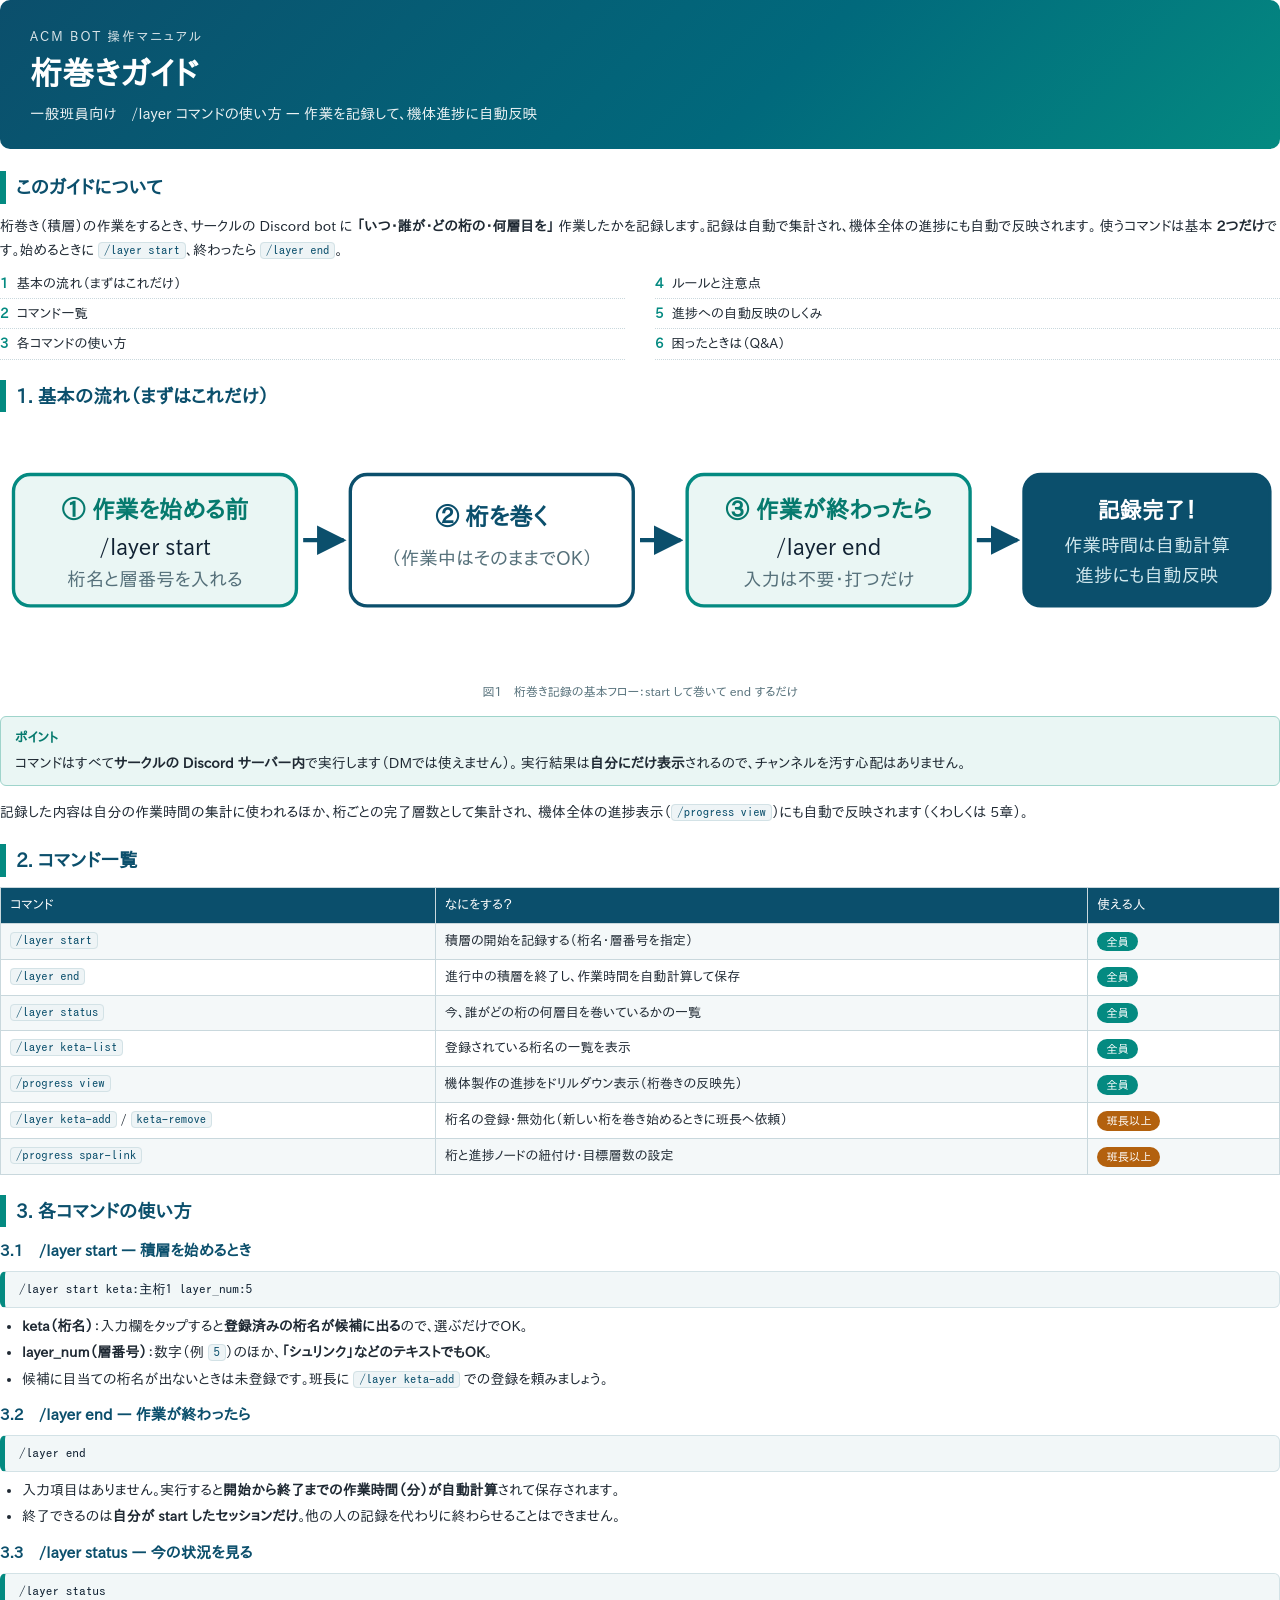
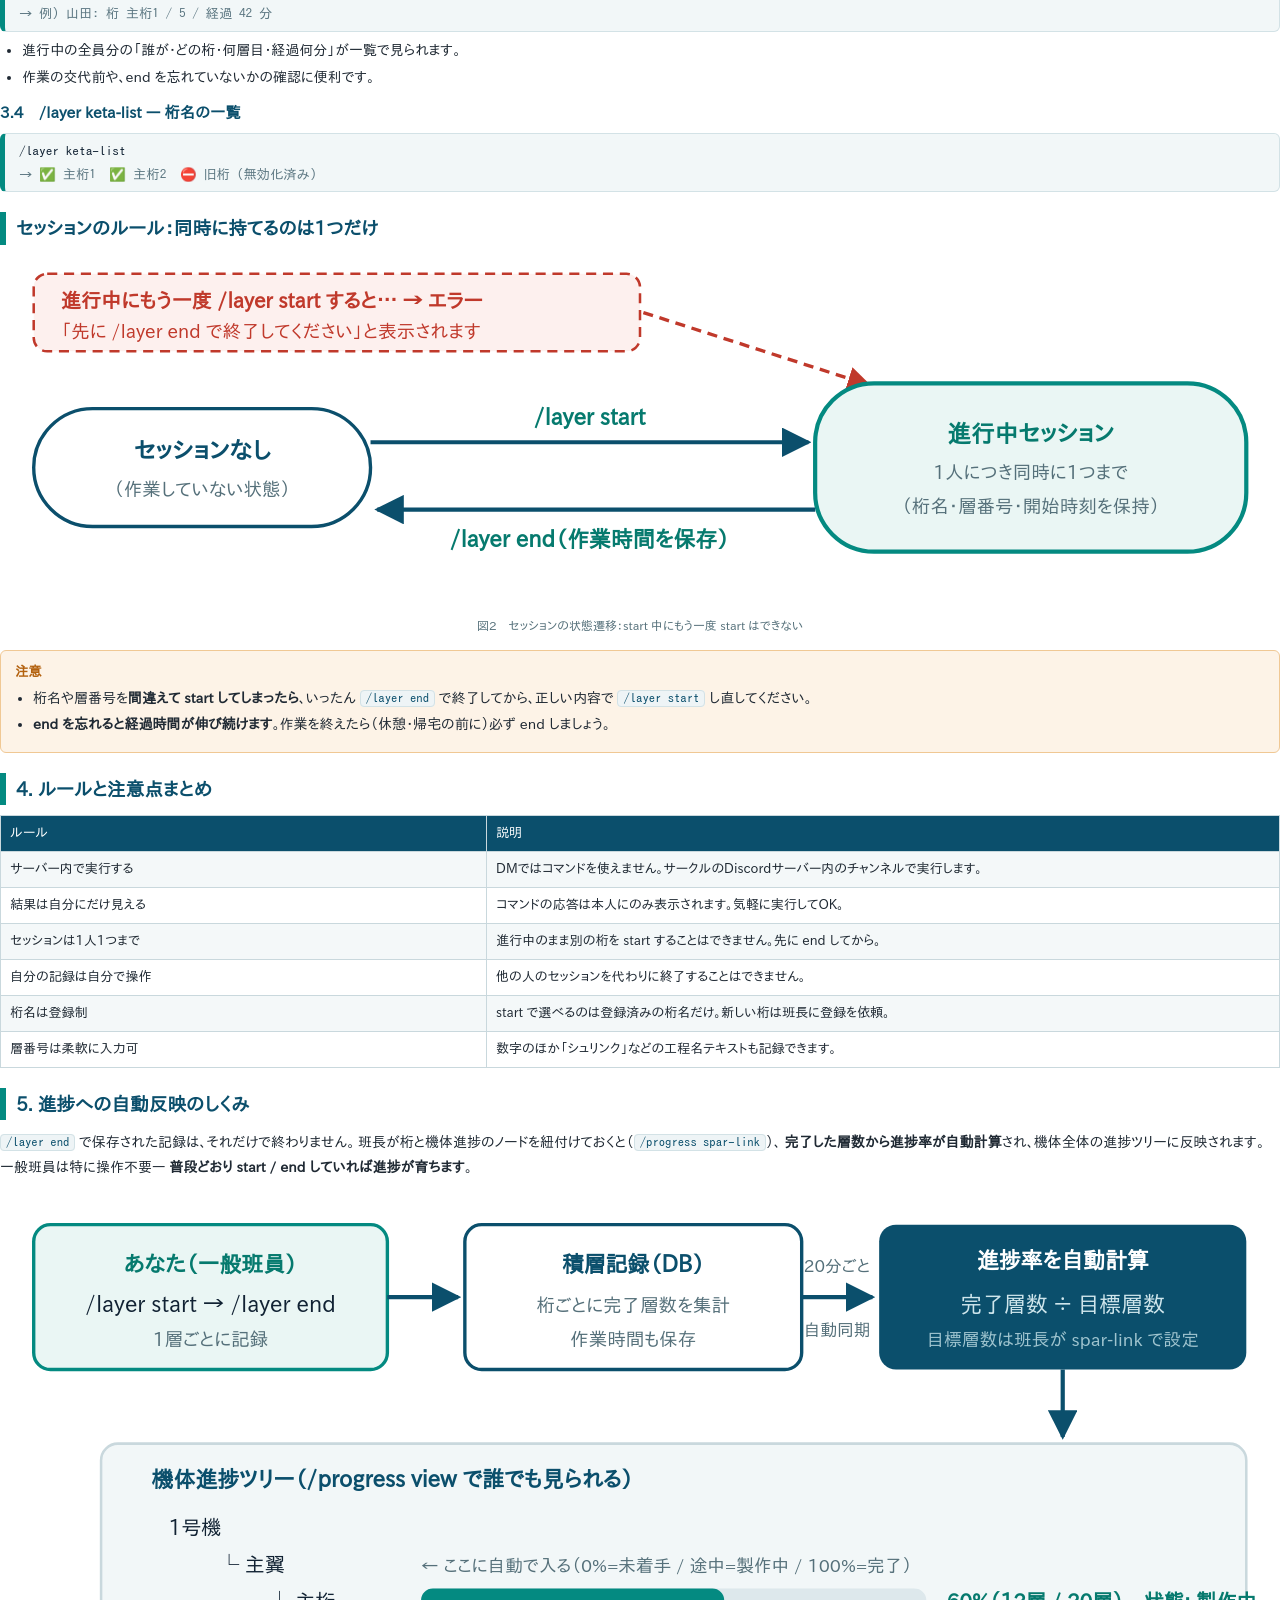
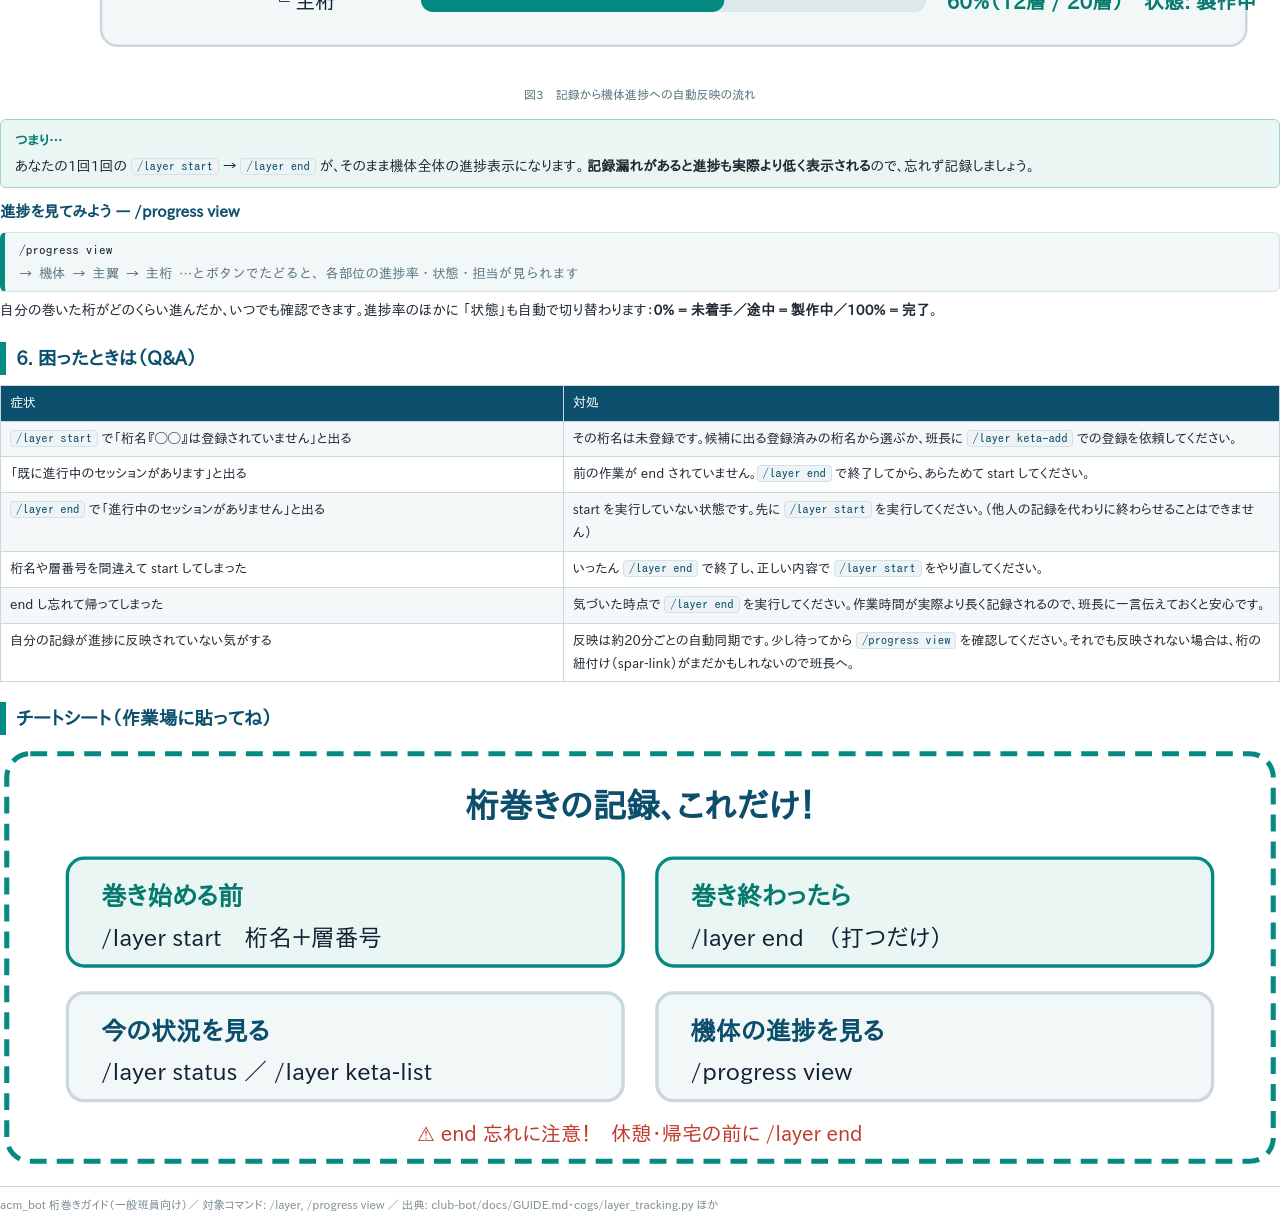
==== club-bot/docs/keta_maki_guide.html @ 31a1113f "docs: 一般班員向け桁巻きガイドPDFを追加 /layer コマンド（start / end / status / keta-list）の使い方と 進捗自動反映のしくみを図解した一般班員向けガイド" ====
<!DOCTYPE html>
<html lang="ja">
<head>
<meta charset="utf-8">
<title>桁巻きガイド</title>
<style>
  @page {
    size: A4;
    margin: 16mm 15mm 18mm 15mm;
  }
  * { box-sizing: border-box; margin: 0; padding: 0; }
  body {
    font-family: "IPAPGothic", "IPAGothic", sans-serif;
    font-size: 10.5pt;
    line-height: 1.75;
    color: #1f2933;
  }
  .page { page-break-after: always; }
  .page:last-child { page-break-after: auto; }

  /* ---------- 表紙ヘッダ ---------- */
  .cover {
    background: linear-gradient(135deg, #0b4f6c 0%, #01697c 60%, #048a81 100%);
    color: #fff;
    border-radius: 10px;
    padding: 26px 30px 22px;
    margin-bottom: 22px;
  }
  .cover .kicker {
    font-size: 9.5pt;
    letter-spacing: 2px;
    opacity: 0.85;
    margin-bottom: 4px;
  }
  .cover h1 {
    font-size: 24pt;
    line-height: 1.35;
    margin-bottom: 6px;
  }
  .cover .sub {
    font-size: 11pt;
    opacity: 0.92;
  }

  h2 {
    font-size: 14pt;
    color: #0b4f6c;
    border-left: 6px solid #048a81;
    padding-left: 10px;
    margin: 20px 0 10px;
    page-break-after: avoid;
  }
  h3 {
    font-size: 11.5pt;
    color: #0b4f6c;
    margin: 11px 0 5px;
    page-break-after: avoid;
  }
  p { margin: 6px 0; }

  code, .cmd {
    font-family: "IPAGothic", monospace;
    background: #eef4f6;
    border: 1px solid #d3e2e6;
    border-radius: 4px;
    padding: 1px 5px;
    font-size: 9.5pt;
    color: #0b4f6c;
  }
  .cmdblock {
    font-family: "IPAGothic", monospace;
    background: #f2f7f8;
    border: 1px solid #d3e2e6;
    border-left: 5px solid #048a81;
    border-radius: 6px;
    padding: 6px 14px;
    margin: 6px 0;
    font-size: 10pt;
    color: #123;
    white-space: pre;
    line-height: 1.7;
  }
  .cmdblock .note { color: #5b7681; }

  table {
    width: 100%;
    border-collapse: collapse;
    margin: 8px 0 12px;
    font-size: 9.8pt;
    page-break-inside: avoid;
  }
  th, td {
    border: 1px solid #c9d8dd;
    padding: 6px 9px;
    text-align: left;
    vertical-align: top;
  }
  th {
    background: #0b4f6c;
    color: #fff;
    font-weight: normal;
  }
  tr:nth-child(even) td { background: #f4f8f9; }

  .figure {
    margin: 12px 0 14px;
    page-break-inside: avoid;
  }
  .figure svg { width: 100%; height: auto; display: block; }
  .figcap {
    text-align: center;
    font-size: 9pt;
    color: #55707a;
    margin-top: 4px;
  }

  .callout {
    border-radius: 6px;
    padding: 9px 14px;
    margin: 10px 0;
    page-break-inside: avoid;
  }
  .callout.point {
    background: #eaf6f4;
    border: 1px solid #9fd4cb;
  }
  .callout.warn {
    background: #fdf3e7;
    border: 1px solid #f0c894;
  }
  .callout .ctitle {
    font-weight: bold;
    font-size: 10pt;
    margin-bottom: 2px;
  }
  .callout.point .ctitle { color: #067a6e; }
  .callout.warn .ctitle { color: #b3610e; }
  ul { margin: 3px 0 6px 22px; }
  li { margin: 2px 0; }

  .badge {
    display: inline-block;
    font-size: 8.5pt;
    border-radius: 10px;
    padding: 0 9px;
    color: #fff;
    vertical-align: middle;
  }
  .badge.all { background: #048a81; }
  .badge.leader { background: #b3610e; }

  .footer-note {
    margin-top: 18px;
    padding-top: 8px;
    border-top: 1px solid #c9d8dd;
    font-size: 8.5pt;
    color: #7a8b92;
  }
  .toc {
    columns: 2;
    column-gap: 30px;
    margin: 6px 0 4px;
    font-size: 10pt;
  }
  .toc div {
    padding: 3px 0;
    border-bottom: 1px dotted #c9d8dd;
  }
  .toc .no { color: #048a81; font-weight: bold; margin-right: 8px; }
</style>
</head>
<body>

<!-- ================= Page 1 ================= -->
<div class="page">
  <div class="cover">
    <div class="kicker">ACM BOT 操作マニュアル</div>
    <h1>桁巻きガイド</h1>
    <div class="sub">一般班員向け　/layer コマンドの使い方 — 作業を記録して、機体進捗に自動反映</div>
  </div>

  <h2>このガイドについて</h2>
  <p>
    桁巻き（積層）の作業をするとき、サークルの Discord bot に <b>「いつ・誰が・どの桁の・何層目を」</b>
    作業したかを記録します。記録は自動で集計され、機体全体の進捗にも自動で反映されます。
    使うコマンドは基本 <b>2つだけ</b>です。始めるときに <code>/layer start</code>、終わったら <code>/layer end</code>。
  </p>

  <div class="toc">
    <div><span class="no">1</span>基本の流れ（まずはこれだけ）</div>
    <div><span class="no">2</span>コマンド一覧</div>
    <div><span class="no">3</span>各コマンドの使い方</div>
    <div><span class="no">4</span>ルールと注意点</div>
    <div><span class="no">5</span>進捗への自動反映のしくみ</div>
    <div><span class="no">6</span>困ったときは（Q&amp;A）</div>
  </div>

  <h2>1. 基本の流れ（まずはこれだけ）</h2>
  <div class="figure">
    <svg viewBox="0 0 760 150" xmlns="http://www.w3.org/2000/svg">
      <defs>
        <marker id="arr" viewBox="0 0 10 10" refX="9" refY="5" markerWidth="7" markerHeight="7" orient="auto-start-reverse">
          <path d="M 0 0 L 10 5 L 0 10 z" fill="#0b4f6c"/>
        </marker>
      </defs>
      <!-- step 1 -->
      <rect x="8" y="30" width="168" height="78" rx="10" fill="#eaf6f4" stroke="#048a81" stroke-width="2"/>
      <text x="92" y="56" text-anchor="middle" font-size="14" fill="#067a6e" font-weight="bold">① 作業を始める前</text>
      <text x="92" y="78" text-anchor="middle" font-size="13" fill="#123">/layer start</text>
      <text x="92" y="96" text-anchor="middle" font-size="11" fill="#55707a">桁名と層番号を入れる</text>
      <!-- arrow -->
      <line x1="180" y1="69" x2="204" y2="69" stroke="#0b4f6c" stroke-width="2.5" marker-end="url(#arr)"/>
      <!-- step 2 -->
      <rect x="208" y="30" width="168" height="78" rx="10" fill="#fff" stroke="#0b4f6c" stroke-width="2"/>
      <text x="292" y="60" text-anchor="middle" font-size="14" fill="#0b4f6c" font-weight="bold">② 桁を巻く</text>
      <text x="292" y="84" text-anchor="middle" font-size="11" fill="#55707a">（作業中はそのままでOK）</text>
      <!-- arrow -->
      <line x1="380" y1="69" x2="404" y2="69" stroke="#0b4f6c" stroke-width="2.5" marker-end="url(#arr)"/>
      <!-- step 3 -->
      <rect x="408" y="30" width="168" height="78" rx="10" fill="#eaf6f4" stroke="#048a81" stroke-width="2"/>
      <text x="492" y="56" text-anchor="middle" font-size="14" fill="#067a6e" font-weight="bold">③ 作業が終わったら</text>
      <text x="492" y="78" text-anchor="middle" font-size="13" fill="#123">/layer end</text>
      <text x="492" y="96" text-anchor="middle" font-size="11" fill="#55707a">入力は不要・打つだけ</text>
      <!-- arrow -->
      <line x1="580" y1="69" x2="604" y2="69" stroke="#0b4f6c" stroke-width="2.5" marker-end="url(#arr)"/>
      <!-- step 4 -->
      <rect x="608" y="30" width="146" height="78" rx="10" fill="#0b4f6c" stroke="#0b4f6c" stroke-width="2"/>
      <text x="681" y="56" text-anchor="middle" font-size="13" fill="#fff" font-weight="bold">記録完了！</text>
      <text x="681" y="76" text-anchor="middle" font-size="11" fill="#cfe6ec">作業時間は自動計算</text>
      <text x="681" y="94" text-anchor="middle" font-size="11" fill="#cfe6ec">進捗にも自動反映</text>
    </svg>
    <div class="figcap">図1　桁巻き記録の基本フロー：start して巻いて end するだけ</div>
  </div>

  <div class="callout point">
    <div class="ctitle">ポイント</div>
    コマンドはすべて<b>サークルの Discord サーバー内</b>で実行します（DMでは使えません）。
    実行結果は<b>自分にだけ表示</b>されるので、チャンネルを汚す心配はありません。
  </div>

  <p style="margin-top:14px;">
    記録した内容は自分の作業時間の集計に使われるほか、桁ごとの完了層数として集計され、
    機体全体の進捗表示（<code>/progress view</code>）にも自動で反映されます（くわしくは 5章）。
  </p>
</div>

<!-- ================= Page 2 ================= -->
<div class="page">
  <h2>2. コマンド一覧</h2>
  <table>
    <tr><th style="width:34%">コマンド</th><th>なにをする？</th><th style="width:15%">使える人</th></tr>
    <tr><td><code>/layer start</code></td><td>積層の開始を記録する（桁名・層番号を指定）</td><td><span class="badge all">全員</span></td></tr>
    <tr><td><code>/layer end</code></td><td>進行中の積層を終了し、作業時間を自動計算して保存</td><td><span class="badge all">全員</span></td></tr>
    <tr><td><code>/layer status</code></td><td>今、誰がどの桁の何層目を巻いているかの一覧</td><td><span class="badge all">全員</span></td></tr>
    <tr><td><code>/layer keta-list</code></td><td>登録されている桁名の一覧を表示</td><td><span class="badge all">全員</span></td></tr>
    <tr><td><code>/progress view</code></td><td>機体製作の進捗をドリルダウン表示（桁巻きの反映先）</td><td><span class="badge all">全員</span></td></tr>
    <tr><td><code>/layer keta-add</code> / <code>keta-remove</code></td><td>桁名の登録・無効化（新しい桁を巻き始めるときに班長へ依頼）</td><td><span class="badge leader">班長以上</span></td></tr>
    <tr><td><code>/progress spar-link</code></td><td>桁と進捗ノードの紐付け・目標層数の設定</td><td><span class="badge leader">班長以上</span></td></tr>
  </table>

  <h2>3. 各コマンドの使い方</h2>

  <h3>3.1　/layer start — 積層を始めるとき</h3>
  <div class="cmdblock">/layer start keta:主桁1 layer_num:5</div>
  <ul>
    <li><b>keta（桁名）</b>：入力欄をタップすると<b>登録済みの桁名が候補に出る</b>ので、選ぶだけでOK。</li>
    <li><b>layer_num（層番号）</b>：数字（例 <code>5</code>）のほか、<b>「シュリンク」などのテキストでもOK</b>。</li>
    <li>候補に目当ての桁名が出ないときは未登録です。班長に <code>/layer keta-add</code> での登録を頼みましょう。</li>
  </ul>

  <h3>3.2　/layer end — 作業が終わったら</h3>
  <div class="cmdblock">/layer end</div>
  <ul>
    <li>入力項目はありません。実行すると<b>開始から終了までの作業時間（分）が自動計算</b>されて保存されます。</li>
    <li>終了できるのは<b>自分が start したセッションだけ</b>。他の人の記録を代わりに終わらせることはできません。</li>
  </ul>

  <h3>3.3　/layer status — 今の状況を見る</h3>
  <div class="cmdblock">/layer status
<span class="note">→ 例）山田: 桁 主桁1 / 5 / 経過 42 分</span></div>
  <ul>
    <li>進行中の全員分の「誰が・どの桁・何層目・経過何分」が一覧で見られます。</li>
    <li>作業の交代前や、end を忘れていないかの確認に便利です。</li>
  </ul>

  <h3>3.4　/layer keta-list — 桁名の一覧</h3>
  <div class="cmdblock">/layer keta-list
<span class="note">→ ✅ 主桁1　✅ 主桁2　⛔ 旧桁（無効化済み）</span></div>
</div>

<!-- ================= Page 3 ================= -->
<div class="page">
  <h2>セッションのルール：同時に持てるのは1つだけ</h2>
  <div class="figure">
    <svg viewBox="0 0 760 210" xmlns="http://www.w3.org/2000/svg">
      <defs>
        <marker id="arr2" viewBox="0 0 10 10" refX="9" refY="5" markerWidth="7" markerHeight="7" orient="auto-start-reverse">
          <path d="M 0 0 L 10 5 L 0 10 z" fill="#0b4f6c"/>
        </marker>
        <marker id="arrR" viewBox="0 0 10 10" refX="9" refY="5" markerWidth="7" markerHeight="7" orient="auto-start-reverse">
          <path d="M 0 0 L 10 5 L 0 10 z" fill="#c0392b"/>
        </marker>
      </defs>
      <!-- double start note (top-left, clear of shapes) -->
      <rect x="20" y="10" width="360" height="46" rx="8" fill="#fdf0ee" stroke="#c0392b" stroke-width="1.5" stroke-dasharray="6 4"/>
      <text x="36" y="30" font-size="12" fill="#c0392b" font-weight="bold">進行中にもう一度 /layer start すると… → エラー</text>
      <text x="36" y="48" font-size="11" fill="#c0392b">「先に /layer end で終了してください」と表示されます</text>
      <line x1="382" y1="33" x2="516" y2="76" stroke="#c0392b" stroke-width="2" stroke-dasharray="6 4" marker-end="url(#arrR)"/>
      <!-- state: none -->
      <rect x="20" y="90" width="200" height="70" rx="35" fill="#fff" stroke="#0b4f6c" stroke-width="2"/>
      <text x="120" y="120" text-anchor="middle" font-size="14" fill="#0b4f6c" font-weight="bold">セッションなし</text>
      <text x="120" y="142" text-anchor="middle" font-size="11" fill="#55707a">（作業していない状態）</text>
      <!-- start arrow -->
      <line x1="220" y1="110" x2="480" y2="110" stroke="#0b4f6c" stroke-width="2.5" marker-end="url(#arr2)"/>
      <text x="350" y="100" text-anchor="middle" font-size="13" fill="#067a6e" font-weight="bold">/layer start</text>
      <!-- state: active -->
      <rect x="484" y="75" width="256" height="100" rx="35" fill="#eaf6f4" stroke="#048a81" stroke-width="2.5"/>
      <text x="612" y="110" text-anchor="middle" font-size="14" fill="#067a6e" font-weight="bold">進行中セッション</text>
      <text x="612" y="132" text-anchor="middle" font-size="11" fill="#55707a">1人につき同時に1つまで</text>
      <text x="612" y="152" text-anchor="middle" font-size="11" fill="#55707a">（桁名・層番号・開始時刻を保持）</text>
      <!-- end arrow -->
      <line x1="484" y1="150" x2="224" y2="150" stroke="#0b4f6c" stroke-width="2.5" marker-end="url(#arr2)"/>
      <text x="350" y="172" text-anchor="middle" font-size="13" fill="#067a6e" font-weight="bold">/layer end（作業時間を保存）</text>
    </svg>
    <div class="figcap">図2　セッションの状態遷移：start 中にもう一度 start はできない</div>
  </div>

  <div class="callout warn">
    <div class="ctitle">注意</div>
    <ul style="margin-left:18px;">
      <li>桁名や層番号を<b>間違えて start してしまったら</b>、いったん <code>/layer end</code> で終了してから、正しい内容で <code>/layer start</code> し直してください。</li>
      <li><b>end を忘れると経過時間が伸び続けます</b>。作業を終えたら（休憩・帰宅の前に）必ず end しましょう。</li>
    </ul>
  </div>

  <h2>4. ルールと注意点まとめ</h2>
  <table>
    <tr><th style="width:38%">ルール</th><th>説明</th></tr>
    <tr><td>サーバー内で実行する</td><td>DMではコマンドを使えません。サークルのDiscordサーバー内のチャンネルで実行します。</td></tr>
    <tr><td>結果は自分にだけ見える</td><td>コマンドの応答は本人にのみ表示されます。気軽に実行してOK。</td></tr>
    <tr><td>セッションは1人1つまで</td><td>進行中のまま別の桁を start することはできません。先に end してから。</td></tr>
    <tr><td>自分の記録は自分で操作</td><td>他の人のセッションを代わりに終了することはできません。</td></tr>
    <tr><td>桁名は登録制</td><td>start で選べるのは登録済みの桁名だけ。新しい桁は班長に登録を依頼。</td></tr>
    <tr><td>層番号は柔軟に入力可</td><td>数字のほか「シュリンク」などの工程名テキストも記録できます。</td></tr>
  </table>
</div>

<!-- ================= Page 4 ================= -->
<div class="page">
  <h2>5. 進捗への自動反映のしくみ</h2>
  <p>
    <code>/layer end</code> で保存された記録は、それだけで終わりません。
    班長が桁と機体進捗のノードを紐付けておくと（<code>/progress spar-link</code>）、
    <b>完了した層数から進捗率が自動計算</b>され、機体全体の進捗ツリーに反映されます。
    一般班員は特に操作不要— <b>普段どおり start / end していれば進捗が育ちます</b>。
  </p>

  <div class="figure">
    <svg viewBox="0 0 760 290" xmlns="http://www.w3.org/2000/svg">
      <defs>
        <marker id="arr3" viewBox="0 0 10 10" refX="9" refY="5" markerWidth="7" markerHeight="7" orient="auto-start-reverse">
          <path d="M 0 0 L 10 5 L 0 10 z" fill="#0b4f6c"/>
        </marker>
      </defs>
      <!-- you -->
      <rect x="20" y="20" width="210" height="86" rx="10" fill="#eaf6f4" stroke="#048a81" stroke-width="2"/>
      <text x="125" y="48" text-anchor="middle" font-size="13" fill="#067a6e" font-weight="bold">あなた（一般班員）</text>
      <text x="125" y="72" text-anchor="middle" font-size="13" fill="#123">/layer start → /layer end</text>
      <text x="125" y="92" text-anchor="middle" font-size="11" fill="#55707a">1層ごとに記録</text>
      <line x1="230" y1="63" x2="272" y2="63" stroke="#0b4f6c" stroke-width="2.5" marker-end="url(#arr3)"/>
      <!-- records -->
      <rect x="276" y="20" width="200" height="86" rx="10" fill="#fff" stroke="#0b4f6c" stroke-width="2"/>
      <text x="376" y="48" text-anchor="middle" font-size="13" fill="#0b4f6c" font-weight="bold">積層記録（DB）</text>
      <text x="376" y="72" text-anchor="middle" font-size="11" fill="#55707a">桁ごとに完了層数を集計</text>
      <text x="376" y="92" text-anchor="middle" font-size="11" fill="#55707a">作業時間も保存</text>
      <line x1="476" y1="63" x2="518" y2="63" stroke="#0b4f6c" stroke-width="2.5" marker-end="url(#arr3)"/>
      <text x="497" y="48" text-anchor="middle" font-size="10" fill="#55707a">20分ごと</text>
      <text x="497" y="86" text-anchor="middle" font-size="10" fill="#55707a">自動同期</text>
      <!-- calc -->
      <rect x="522" y="20" width="218" height="86" rx="10" fill="#0b4f6c"/>
      <text x="631" y="46" text-anchor="middle" font-size="13" fill="#fff" font-weight="bold">進捗率を自動計算</text>
      <text x="631" y="72" text-anchor="middle" font-size="13" fill="#cfe6ec">完了層数 ÷ 目標層数</text>
      <text x="631" y="92" text-anchor="middle" font-size="10.5" fill="#9fc4cf">目標層数は班長が spar-link で設定</text>
      <!-- down arrow -->
      <line x1="631" y1="106" x2="631" y2="146" stroke="#0b4f6c" stroke-width="2.5" marker-end="url(#arr3)"/>
      <!-- tree -->
      <rect x="60" y="150" width="680" height="120" rx="10" fill="#f2f7f8" stroke="#c9d8dd" stroke-width="1.5"/>
      <text x="90" y="176" font-size="13" fill="#0b4f6c" font-weight="bold">機体進捗ツリー（/progress view で誰でも見られる）</text>
      <!-- mini tree -->
      <text x="100" y="204" font-size="12" fill="#123">1号機</text>
      <text x="130" y="226" font-size="12" fill="#123">└ 主翼</text>
      <text x="160" y="248" font-size="12" fill="#123">└ 主桁</text>
      <!-- progress bar -->
      <rect x="250" y="236" width="300" height="14" rx="7" fill="#dde8ec"/>
      <rect x="250" y="236" width="180" height="14" rx="7" fill="#048a81"/>
      <text x="562" y="248" font-size="12" fill="#067a6e" font-weight="bold">60%（12層 / 20層）　状態: 製作中</text>
      <text x="250" y="226" font-size="10.5" fill="#55707a">← ここに自動で入る（0%=未着手 / 途中=製作中 / 100%=完了）</text>
    </svg>
    <div class="figcap">図3　記録から機体進捗への自動反映の流れ</div>
  </div>

  <div class="callout point">
    <div class="ctitle">つまり…</div>
    あなたの1回1回の <code>/layer start</code> → <code>/layer end</code> が、そのまま機体全体の進捗表示になります。
    <b>記録漏れがあると進捗も実際より低く表示される</b>ので、忘れず記録しましょう。
  </div>

  <h3>進捗を見てみよう — /progress view</h3>
  <div class="cmdblock">/progress view
<span class="note">→ 機体 → 主翼 → 主桁 …とボタンでたどると、各部位の進捗率・状態・担当が見られます</span></div>
  <p>
    自分の巻いた桁がどのくらい進んだか、いつでも確認できます。進捗率のほかに
    「状態」も自動で切り替わります：<b>0% = 未着手／途中 = 製作中／100% = 完了</b>。
  </p>
</div>

<!-- ================= Page 5 ================= -->
<div class="page">
  <h2>6. 困ったときは（Q&amp;A）</h2>
  <table>
    <tr><th style="width:44%">症状</th><th>対処</th></tr>
    <tr>
      <td><code>/layer start</code> で「桁名『◯◯』は登録されていません」と出る</td>
      <td>その桁名は未登録です。候補に出る登録済みの桁名から選ぶか、班長に <code>/layer keta-add</code> での登録を依頼してください。</td>
    </tr>
    <tr>
      <td>「既に進行中のセッションがあります」と出る</td>
      <td>前の作業が end されていません。<code>/layer end</code> で終了してから、あらためて start してください。</td>
    </tr>
    <tr>
      <td><code>/layer end</code> で「進行中のセッションがありません」と出る</td>
      <td>start を実行していない状態です。先に <code>/layer start</code> を実行してください。（他人の記録を代わりに終わらせることはできません）</td>
    </tr>
    <tr>
      <td>桁名や層番号を間違えて start してしまった</td>
      <td>いったん <code>/layer end</code> で終了し、正しい内容で <code>/layer start</code> をやり直してください。</td>
    </tr>
    <tr>
      <td>end し忘れて帰ってしまった</td>
      <td>気づいた時点で <code>/layer end</code> を実行してください。作業時間が実際より長く記録されるので、班長に一言伝えておくと安心です。</td>
    </tr>
    <tr>
      <td>自分の記録が進捗に反映されていない気がする</td>
      <td>反映は約20分ごとの自動同期です。少し待ってから <code>/progress view</code> を確認してください。それでも反映されない場合は、桁の紐付け（spar-link）がまだかもしれないので班長へ。</td>
    </tr>
  </table>

  <h2>チートシート（作業場に貼ってね）</h2>
  <div class="figure">
    <svg viewBox="0 0 760 250" xmlns="http://www.w3.org/2000/svg">
      <rect x="4" y="4" width="752" height="242" rx="14" fill="#fff" stroke="#048a81" stroke-width="3" stroke-dasharray="10 6"/>
      <text x="380" y="42" text-anchor="middle" font-size="20" fill="#0b4f6c" font-weight="bold">桁巻きの記録、これだけ！</text>
      <!-- row 1 -->
      <rect x="40" y="66" width="330" height="64" rx="10" fill="#eaf6f4" stroke="#048a81" stroke-width="2"/>
      <text x="60" y="94" font-size="15" fill="#067a6e" font-weight="bold">巻き始める前</text>
      <text x="60" y="118" font-size="14" fill="#123">/layer start　桁名＋層番号</text>
      <rect x="390" y="66" width="330" height="64" rx="10" fill="#eaf6f4" stroke="#048a81" stroke-width="2"/>
      <text x="410" y="94" font-size="15" fill="#067a6e" font-weight="bold">巻き終わったら</text>
      <text x="410" y="118" font-size="14" fill="#123">/layer end　（打つだけ）</text>
      <!-- row 2 -->
      <rect x="40" y="146" width="330" height="64" rx="10" fill="#f2f7f8" stroke="#c9d8dd" stroke-width="2"/>
      <text x="60" y="174" font-size="15" fill="#0b4f6c" font-weight="bold">今の状況を見る</text>
      <text x="60" y="198" font-size="14" fill="#123">/layer status ／ /layer keta-list</text>
      <rect x="390" y="146" width="330" height="64" rx="10" fill="#f2f7f8" stroke="#c9d8dd" stroke-width="2"/>
      <text x="410" y="174" font-size="15" fill="#0b4f6c" font-weight="bold">機体の進捗を見る</text>
      <text x="410" y="198" font-size="14" fill="#123">/progress view</text>
      <text x="380" y="234" text-anchor="middle" font-size="12" fill="#c0392b">⚠ end 忘れに注意！　休憩・帰宅の前に /layer end</text>
    </svg>
  </div>

  <div class="footer-note">
    acm_bot 桁巻きガイド（一般班員向け）／ 対象コマンド: /layer, /progress view ／
    出典: club-bot/docs/GUIDE.md・cogs/layer_tracking.py ほか
  </div>
</div>

</body>
</html>
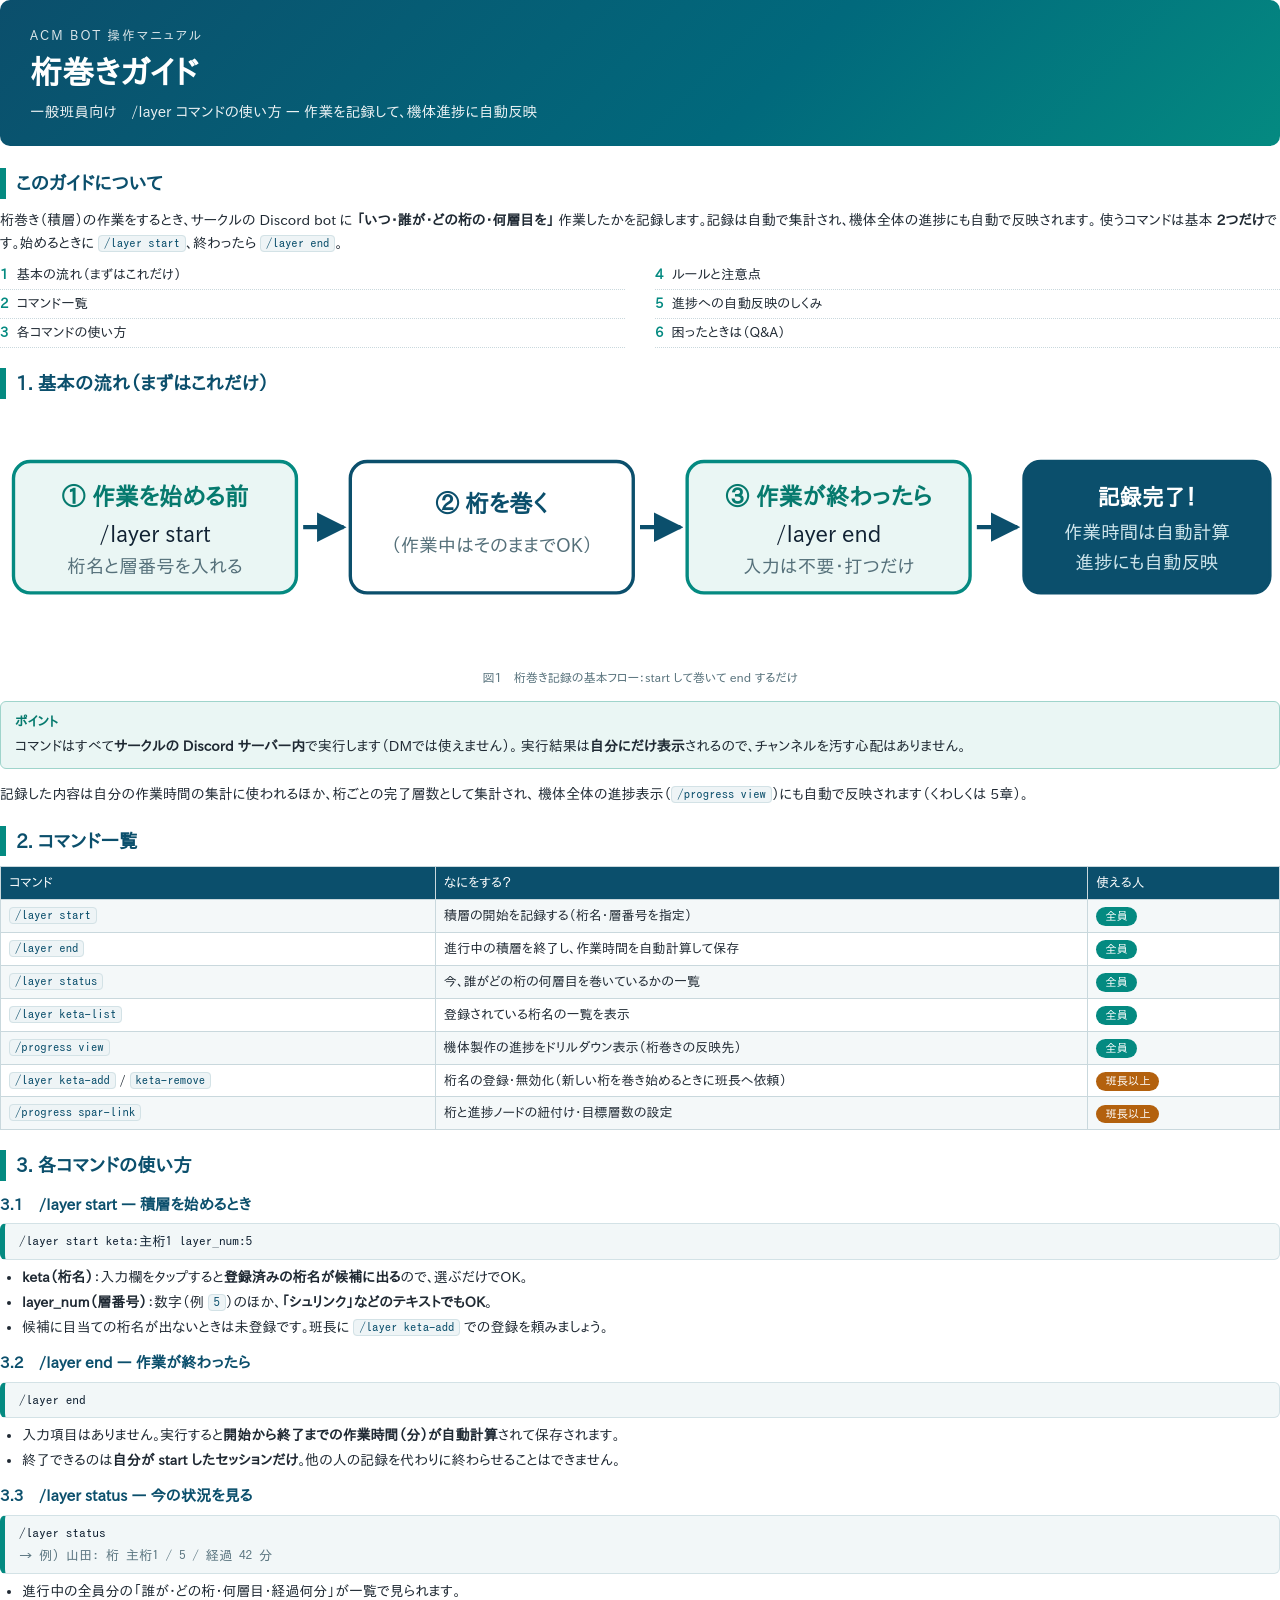
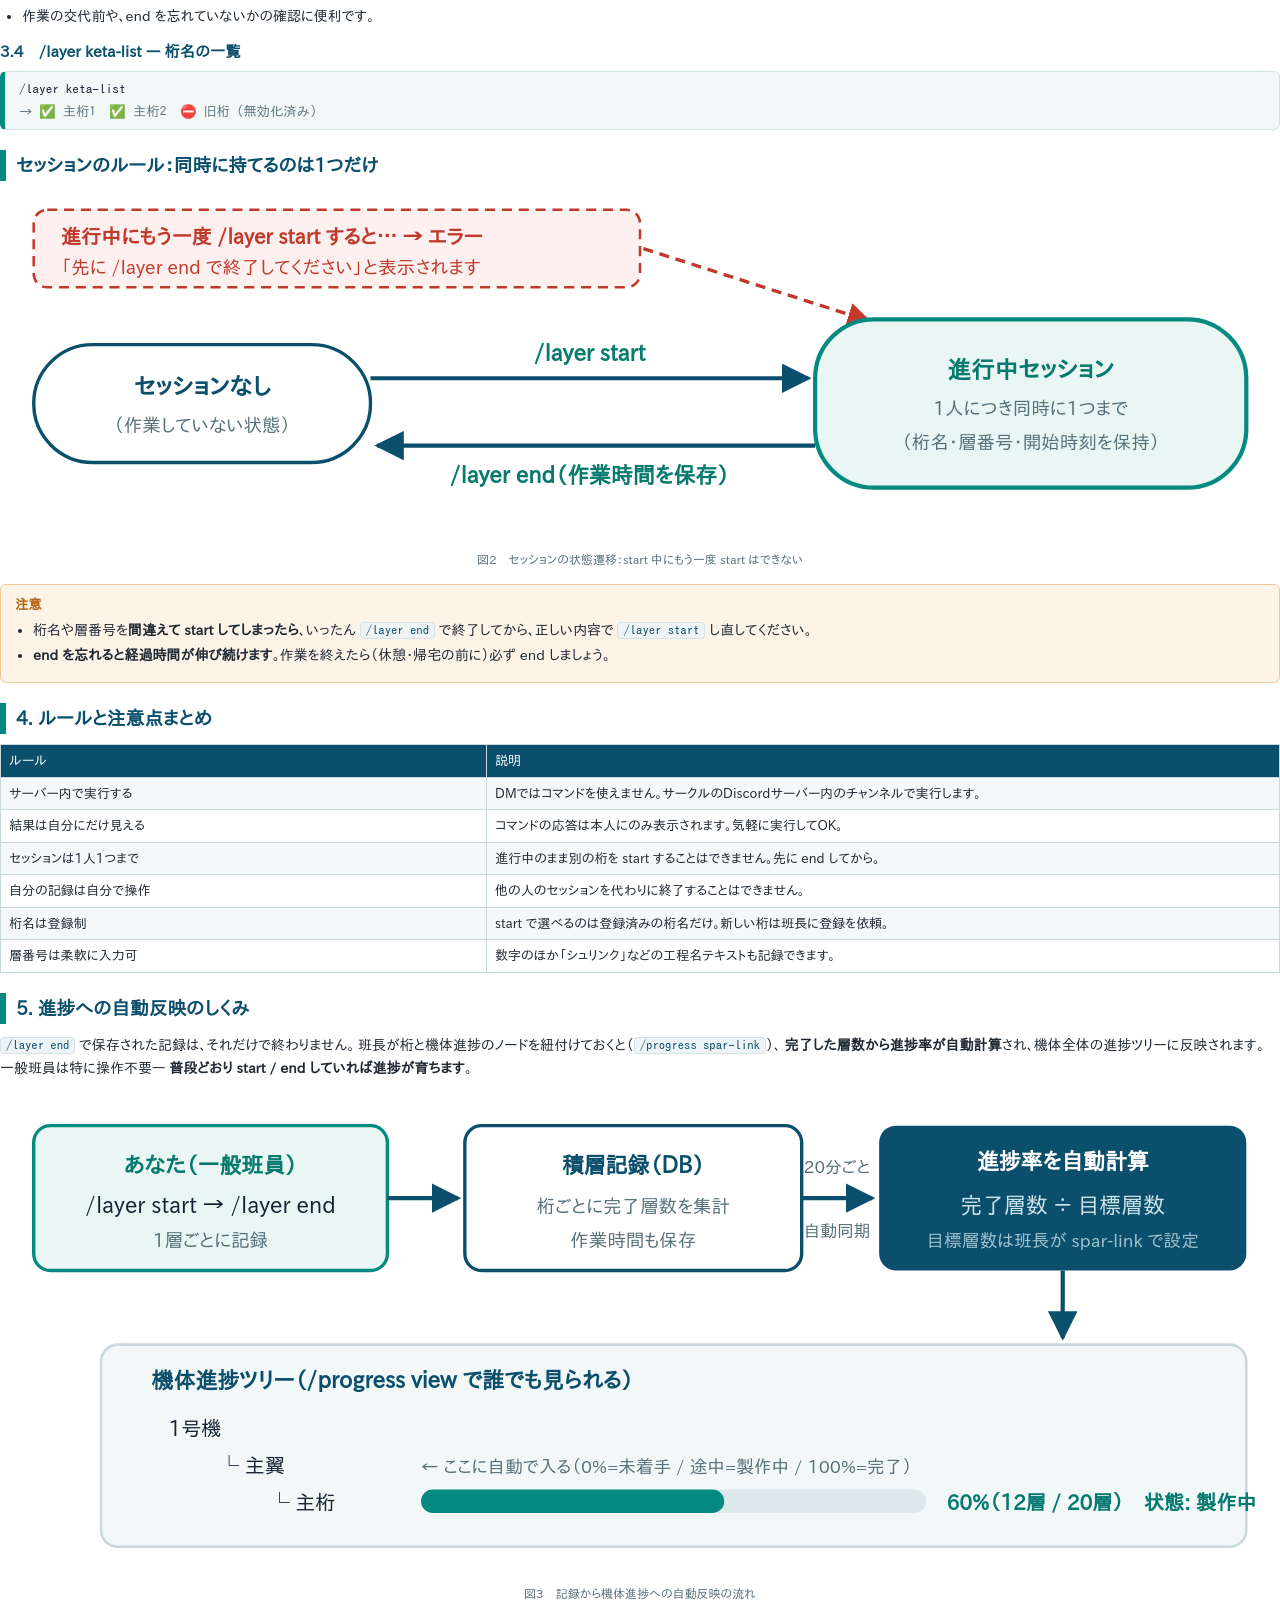
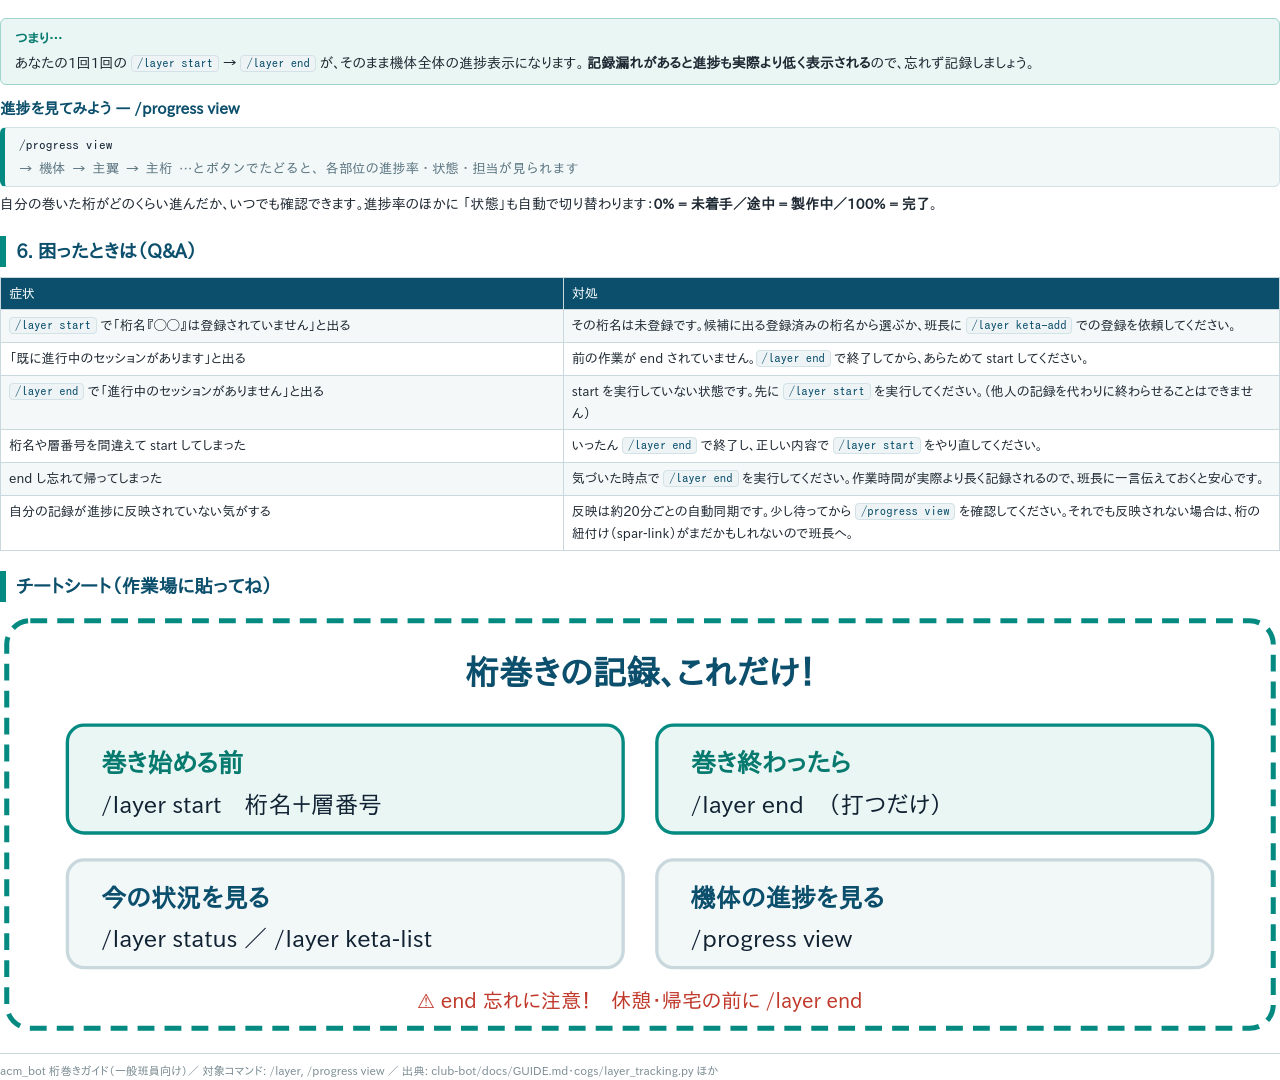
==== commit 95fbc70e: "docs: 桁巻きガイドのフォントを新ゴR優先に変更 font-family の第一候補をモリサワ 新ゴ R（各種ファミリー名）とし、 無い環境では近い雰囲気のフリーフォント M PLUS 1p → " ====
--- a/club-bot/docs/keta_maki_guide.html
+++ b/club-bot/docs/keta_maki_guide.html
@@ -10,9 +10,12 @@
   }
   * { box-sizing: border-box; margin: 0; padding: 0; }
   body {
-    font-family: "IPAPGothic", "IPAGothic", sans-serif;
+    /* 第一候補は新ゴ R（モリサワ・要ライセンス）。無い環境では
+       近い雰囲気のフリーフォント M PLUS 1p → IPAゴシック へフォールバック */
+    font-family: "A-OTF 新ゴ Pro R", "A P-OTF 新ゴ ProN R", "新ゴ Pro R", "新ゴ R",
+      "Shin Go Pro R", "Shin Go", "M PLUS 1p", "IPAPGothic", "IPAGothic", sans-serif;
     font-size: 10.5pt;
-    line-height: 1.75;
+    line-height: 1.65;
     color: #1f2933;
   }
   .page { page-break-after: always; }
@@ -59,7 +62,8 @@
   p { margin: 6px 0; }
 
   code, .cmd {
-    font-family: "IPAGothic", monospace;
+    font-family: "A-OTF 新ゴ Pro R", "A P-OTF 新ゴ ProN R", "新ゴ Pro R", "新ゴ R",
+      "Shin Go Pro R", "Shin Go", "M PLUS 1p", "IPAGothic", monospace;
     background: #eef4f6;
     border: 1px solid #d3e2e6;
     border-radius: 4px;
@@ -68,7 +72,8 @@
     color: #0b4f6c;
   }
   .cmdblock {
-    font-family: "IPAGothic", monospace;
+    font-family: "A-OTF 新ゴ Pro R", "A P-OTF 新ゴ ProN R", "新ゴ Pro R", "新ゴ R",
+      "Shin Go Pro R", "Shin Go", "M PLUS 1p", "IPAGothic", monospace;
     background: #f2f7f8;
     border: 1px solid #d3e2e6;
     border-left: 5px solid #048a81;
@@ -91,7 +96,7 @@
   }
   th, td {
     border: 1px solid #c9d8dd;
-    padding: 6px 9px;
+    padding: 5px 8px;
     text-align: left;
     vertical-align: top;
   }
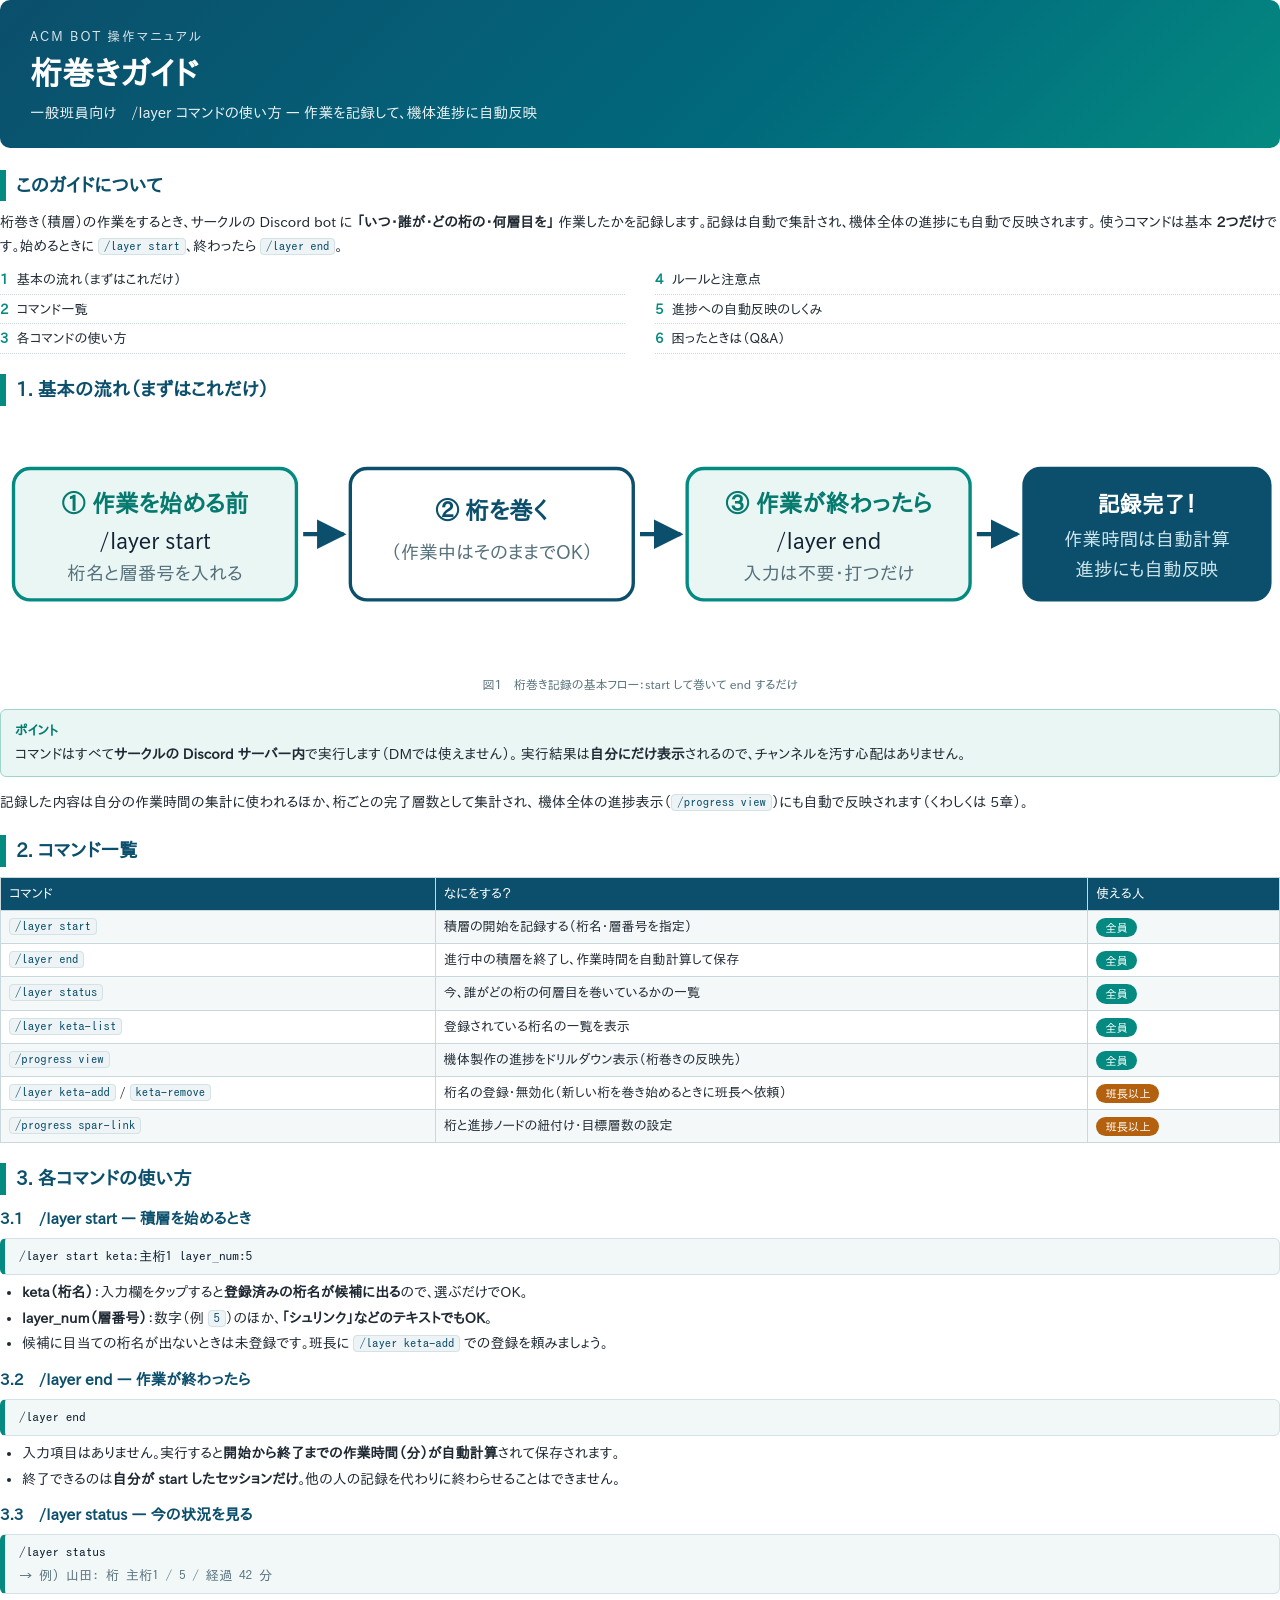
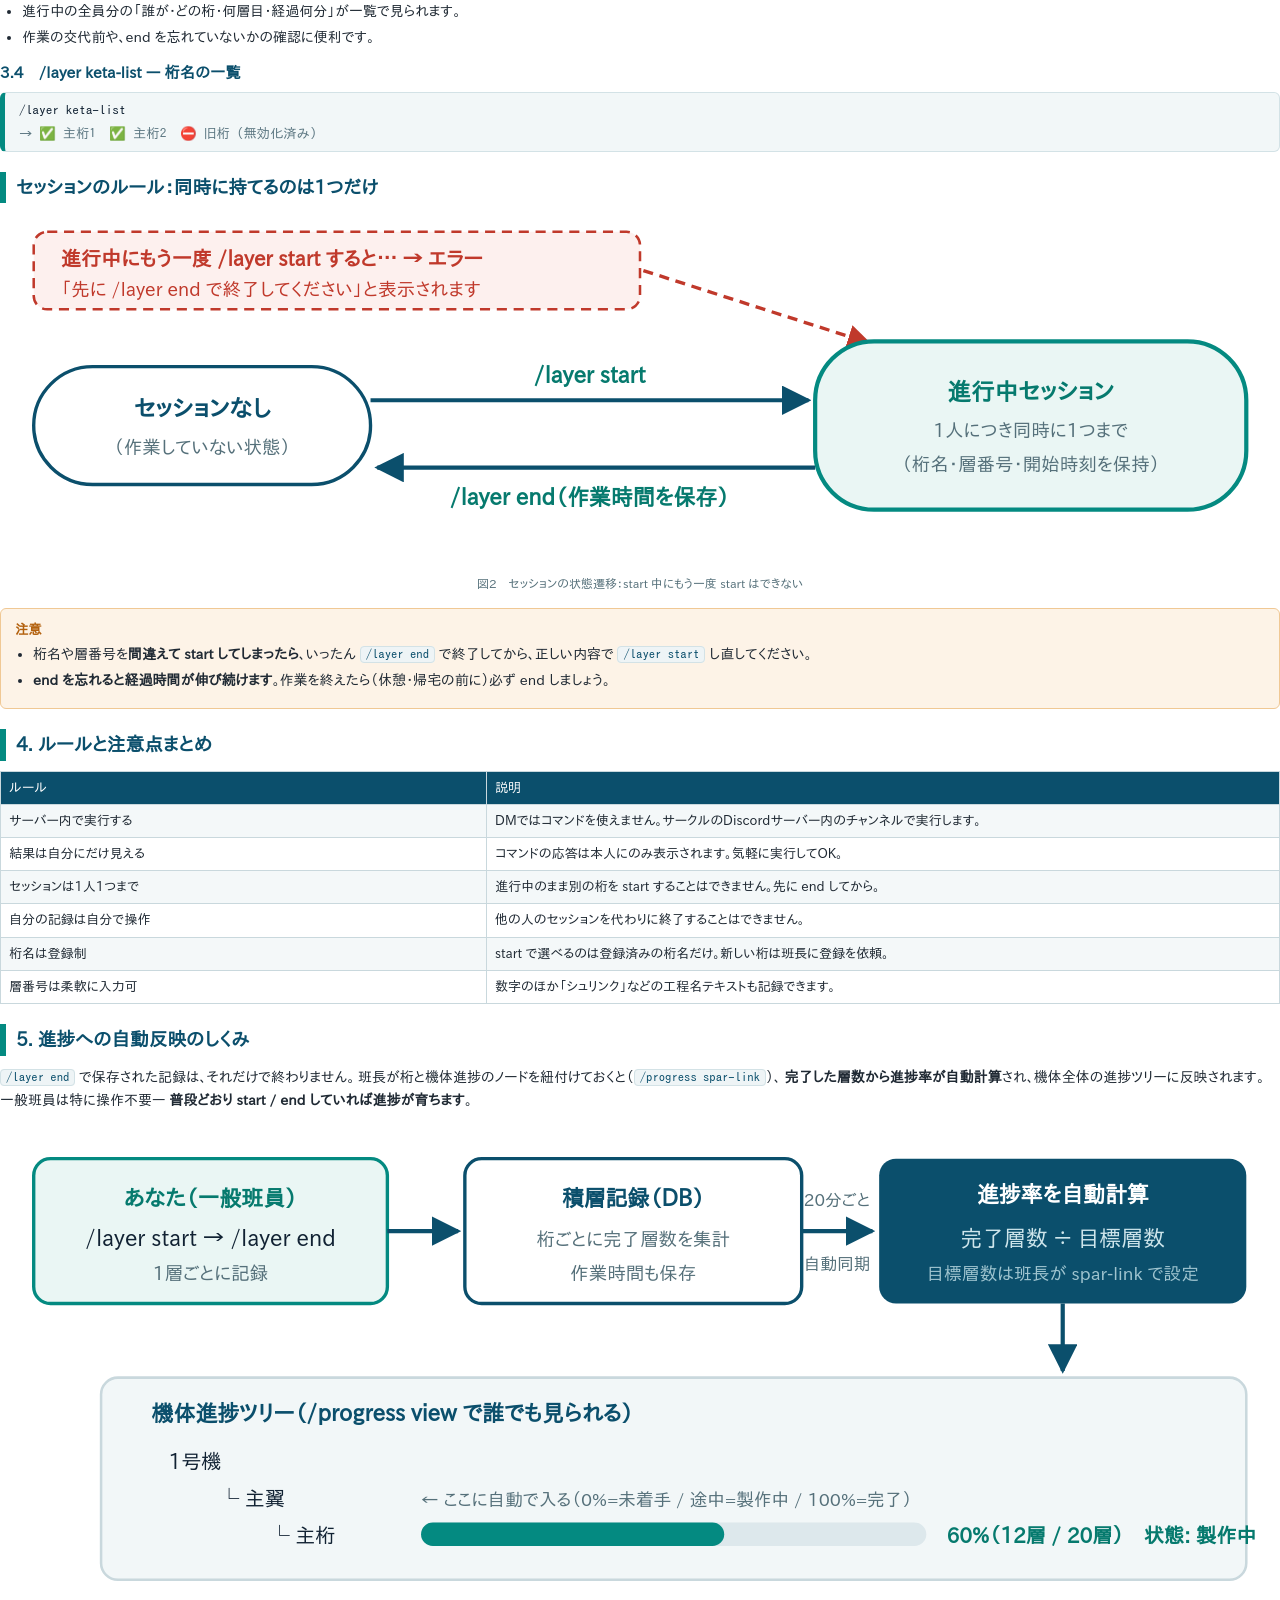
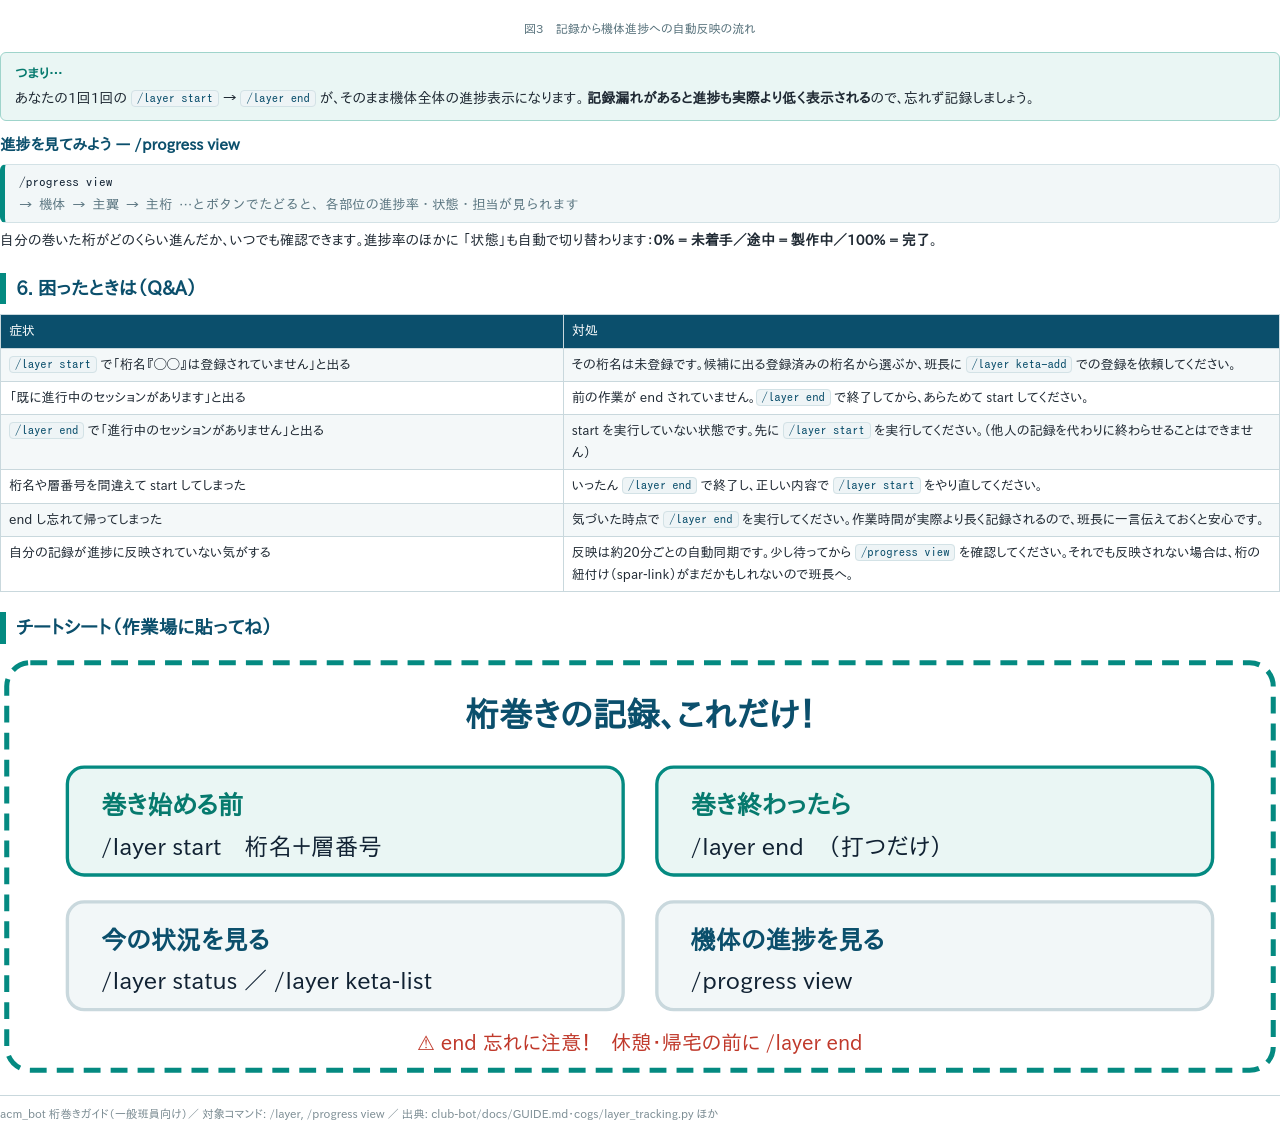
==== commit 9d6168d3: "docs: 桁巻きガイドの代替フォントを Noto Sans JP に変更 新ゴ R が無い環境でのフォールバックを M PLUS 1p から Noto Sans JP（源ノ角ゴシック）へ差し替えた。" ====
--- a/club-bot/docs/keta_maki_guide.html
+++ b/club-bot/docs/keta_maki_guide.html
@@ -11,11 +11,13 @@
   * { box-sizing: border-box; margin: 0; padding: 0; }
   body {
     /* 第一候補は新ゴ R（モリサワ・要ライセンス）。無い環境では
-       近い雰囲気のフリーフォント M PLUS 1p → IPAゴシック へフォールバック */
+       字面の大きさと字間の均一さが新ゴに近い Noto Sans JP（源ノ角ゴシック）
+       → Zen Kaku Gothic New → IPAゴシック の順でフォールバック */
     font-family: "A-OTF 新ゴ Pro R", "A P-OTF 新ゴ ProN R", "新ゴ Pro R", "新ゴ R",
-      "Shin Go Pro R", "Shin Go", "M PLUS 1p", "IPAPGothic", "IPAGothic", sans-serif;
+      "Shin Go Pro R", "Shin Go", "Noto Sans JP", "Zen Kaku Gothic New",
+      "IPAPGothic", "IPAGothic", sans-serif;
     font-size: 10.5pt;
-    line-height: 1.65;
+    line-height: 1.7;
     color: #1f2933;
   }
   .page { page-break-after: always; }
@@ -63,7 +65,8 @@
 
   code, .cmd {
     font-family: "A-OTF 新ゴ Pro R", "A P-OTF 新ゴ ProN R", "新ゴ Pro R", "新ゴ R",
-      "Shin Go Pro R", "Shin Go", "M PLUS 1p", "IPAGothic", monospace;
+      "Shin Go Pro R", "Shin Go", "Noto Sans JP", "Zen Kaku Gothic New",
+      "IPAGothic", monospace;
     background: #eef4f6;
     border: 1px solid #d3e2e6;
     border-radius: 4px;
@@ -73,7 +76,8 @@
   }
   .cmdblock {
     font-family: "A-OTF 新ゴ Pro R", "A P-OTF 新ゴ ProN R", "新ゴ Pro R", "新ゴ R",
-      "Shin Go Pro R", "Shin Go", "M PLUS 1p", "IPAGothic", monospace;
+      "Shin Go Pro R", "Shin Go", "Noto Sans JP", "Zen Kaku Gothic New",
+      "IPAGothic", monospace;
     background: #f2f7f8;
     border: 1px solid #d3e2e6;
     border-left: 5px solid #048a81;
